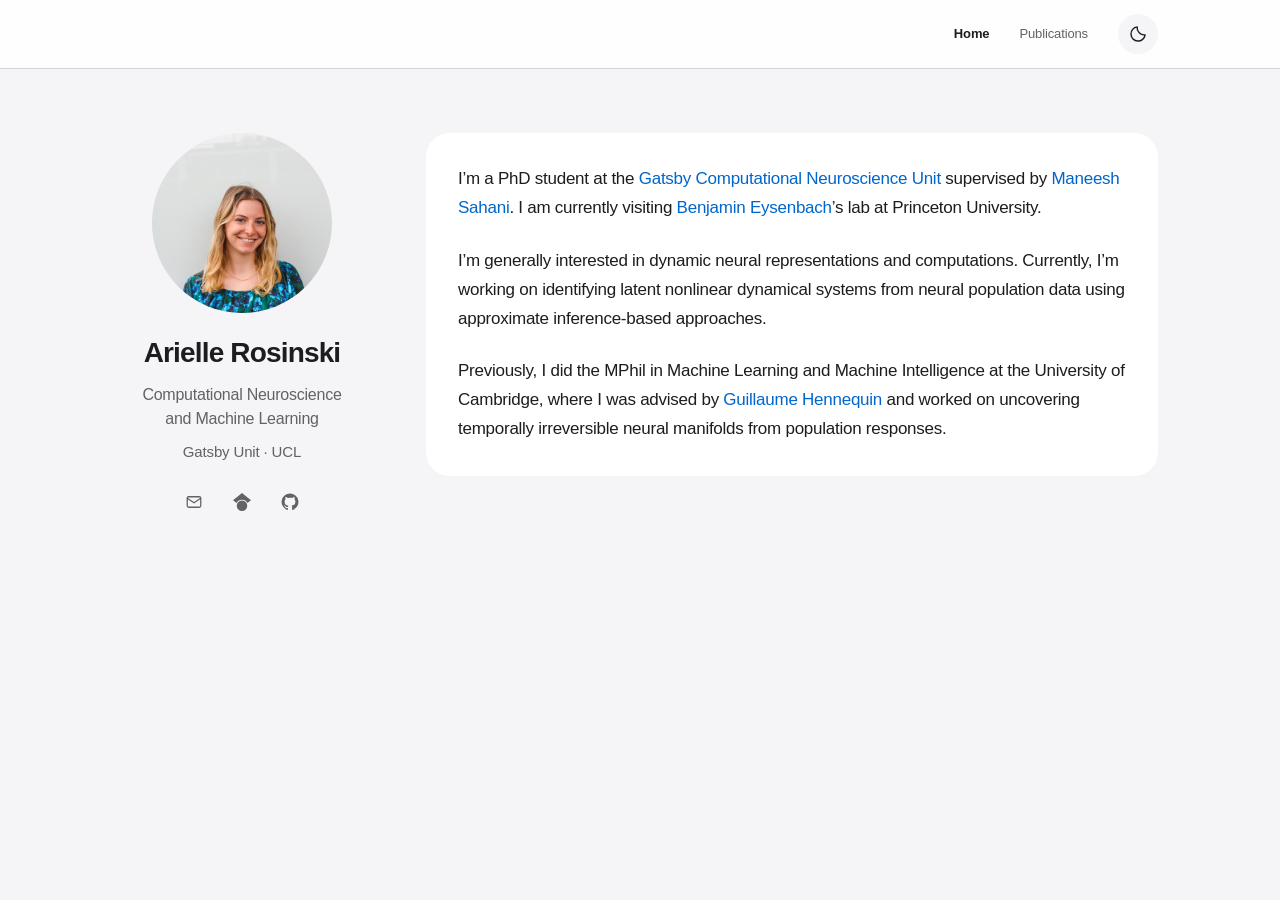
==== index.html @ 9d6f64f8 "v8" ====
<!doctype html>
<html lang="en">
<head>
  <meta charset="utf-8">
  <meta name="viewport" content="width=device-width, initial-scale=1">
  <title>Arielle Rosinski | Home</title>
  <meta name="description" content="Arielle Rosinski — PhD student in Computational Neuroscience and Machine Learning at the Gatsby Computational Neuroscience Unit, UCL. Research and publications.">
  <link rel="canonical" href="https://ariellerosinski.github.io/">
  <meta property="og:title" content="Arielle Rosinski | Home">
  <meta property="og:description" content="Computational Neuroscience and Machine Learning · Gatsby Unit, UCL">
  <meta property="og:type" content="website">
  <meta property="og:image" content="https://ariellerosinski.github.io/assets/img/arielle-rosinski.jpg">
  <link rel="icon" href="./assets/img/favicon.svg?v=neural-raster-1" type="image/svg+xml">
  <link rel="icon" href="./assets/img/neural-raster-32.png" type="image/png" sizes="32x32">
  <script src="./assets/js/theme.aa8e7f06c14e.js"></script>
  <link rel="stylesheet" href="./assets/css/style.22487ec3fb3a.css">
</head>
<body class="home-page">
  <a class="skip-link" href="#main-content">Skip to content</a>
  <header class="site-header">
      <nav class="navigation" aria-label="Main navigation">
          <a href="./?v=0ecb4e0dcdb6" aria-current="page">Home</a>
          <a href="./pubs/?v=0ecb4e0dcdb6">Publications</a>
          <button class="theme-toggle" type="button" aria-label="Switch to dark theme" title="Switch to dark theme" hidden>
            <svg class="moon-icon" viewBox="0 0 24 24" fill="none" stroke="currentColor" stroke-width="1.7" stroke-linecap="round" stroke-linejoin="round" aria-hidden="true" focusable="false"><path d="M20.5 13A8.5 8.5 0 0 1 11 3.5 8.5 8.5 0 1 0 20.5 13Z"/></svg>
            <svg class="sun-icon" viewBox="0 0 24 24" fill="none" stroke="currentColor" stroke-width="1.7" stroke-linecap="round" aria-hidden="true" focusable="false"><circle cx="12" cy="12" r="4"/><path d="M12 2v2m0 16v2M2 12h2m16 0h2M4.93 4.93l1.42 1.42m11.3 11.3 1.42 1.42M4.93 19.07l1.42-1.42m11.3-11.3 1.42-1.42"/></svg>
          </button>
        </nav>
  </header>
  <div class="layout">
    <header class="profile" aria-label="Profile">
      <div class="profile-inner">
        <a class="portrait-link" href="./?v=0ecb4e0dcdb6" aria-label="Arielle Rosinski — home">
          <img class="portrait" src="./assets/img/arielle-rosinski.jpg" alt="Arielle Rosinski" width="180" height="180">
        </a>
        <div class="profile-copy">
          <h1 class="profile-name"><a href="./?v=0ecb4e0dcdb6">Arielle Rosinski</a></h1>
          <p class="affiliation">Computational Neuroscience<br>and Machine Learning<span class="institution">Gatsby Unit · UCL</span></p>
          <div class="profile-links">
            <a href="mailto:arielle.rosinski.19@ucl.ac.uk" aria-label="Email Arielle Rosinski at arielle.rosinski.19@ucl.ac.uk" title="Email">
              <svg viewBox="0 0 24 24" fill="none" stroke="currentColor" stroke-width="1.7" stroke-linecap="round" stroke-linejoin="round" aria-hidden="true" focusable="false"><rect x="3" y="5" width="18" height="14" rx="2"/><path d="m3 7 9 6 9-6"/></svg>
            </a>
            <a class="scholar-link" href="https://scholar.google.com/citations?user=RhxSyCEAAAAJ&amp;hl=en" aria-label="Arielle Rosinski on Google Scholar" title="Google Scholar">
              <svg viewBox="0 0 24 24" fill="currentColor" aria-hidden="true" focusable="false"><path d="M12 24a7 7 0 1 1 0-14 7 7 0 0 1 0 14zM12 0 0 9.5l4.838 3.94A8 8 0 0 1 12 9a8 8 0 0 1 7.162 4.44L24 9.5 12 0z"/></svg>
            </a>
            <a href="https://github.com/ariellerosinski" aria-label="Arielle Rosinski on GitHub" title="GitHub">
              <svg viewBox="0 0 24 24" fill="currentColor" aria-hidden="true"><path d="M12 .75a11.25 11.25 0 0 0-3.56 21.92c.56.1.77-.24.77-.54v-2.1c-3.13.68-3.79-1.33-3.79-1.33-.51-1.3-1.25-1.65-1.25-1.65-1.02-.7.08-.69.08-.69 1.13.08 1.72 1.16 1.72 1.16 1 1.72 2.63 1.22 3.27.94.1-.73.39-1.22.72-1.5-2.5-.28-5.13-1.25-5.13-5.57 0-1.23.44-2.23 1.16-3.01-.12-.28-.5-1.43.11-2.98 0 0 .95-.3 3.1 1.15A10.8 10.8 0 0 1 12 6.17c.96 0 1.92.13 2.82.38 2.15-1.46 3.09-1.15 3.09-1.15.62 1.55.23 2.7.12 2.98.72.78 1.15 1.78 1.15 3.01 0 4.33-2.63 5.29-5.14 5.57.4.35.77 1.03.77 2.08v3.09c0 .3.2.65.78.54A11.25 11.25 0 0 0 12 .75Z"/></svg>
            </a>
          </div>
        </div>
      </div>
    </header>
    <div class="content">
      <main id="main-content" class="biography">
        <p>I’m a PhD student at the <a href="https://www.ucl.ac.uk/life-sciences/gatsby">Gatsby Computational Neuroscience Unit</a> supervised by <a href="https://www.gatsby.ucl.ac.uk/~maneesh/">Maneesh Sahani</a>. I am currently visiting <a href="https://ben-eysenbach.github.io/">Benjamin Eysenbach</a>’s lab at Princeton University.</p>
        <p>I’m generally interested in dynamic neural representations and computations. Currently, I’m working on identifying latent nonlinear dynamical systems from neural population data using approximate inference-based approaches.</p>
        <p>Previously, I did the MPhil in Machine Learning and Machine Intelligence at the University of Cambridge, where I was advised by <a href="https://cbl.eng.cam.ac.uk/people/gjeh2/">Guillaume Hennequin</a> and worked on uncovering temporally irreversible neural manifolds from population responses.</p>
      </main>
    </div>
  </div>
</body>
</html>
---- assets/css/style.22487ec3fb3a.css ----
:root {
  color-scheme: light;
  --font-text: "SF Pro Text", "SF Pro", -apple-system, BlinkMacSystemFont, "Helvetica Neue", "Segoe UI", Arial, sans-serif;
  --font-display: "SF Pro Display", "SF Pro", -apple-system, BlinkMacSystemFont, "Helvetica Neue", "Segoe UI", Arial, sans-serif;
  --background: #f5f5f7;
  --surface: #fff;
  --nav-background: rgba(255, 255, 255, .88);
  --control-hover: #e8e8ed;
  --ink: #1d1d1f;
  --heading: #1d1d1f;
  --link: #0066cc;
  --link-hover: #004f9e;
  --muted: #626267;
  --line: #d2d2d7;
}

:root[data-theme="dark"] {
  color-scheme: dark;
  --background: #000;
  --surface: #151516;
  --nav-background: rgba(21, 21, 22, .88);
  --control-hover: #2c2c2e;
  --ink: #f5f5f7;
  --heading: #f5f5f7;
  --link: #66b3ff;
  --link-hover: #a6d3ff;
  --muted: #a1a1a6;
  --line: #38383b;
}

* { box-sizing: border-box; }
html { scroll-behavior: smooth; scroll-padding-top: 90px; }
body {
  margin: 0;
  background: var(--background);
  color: var(--ink);
  font-family: var(--font-text);
  font-size: 17px;
  font-weight: 400;
  line-height: 1.5;
  letter-spacing: -.015em;
  font-optical-sizing: auto;
  -webkit-font-smoothing: antialiased;
}
a { color: var(--link); text-decoration: none; text-underline-offset: 4px; }
a:hover { color: var(--link-hover); text-decoration: underline; }
a:focus-visible, button:focus-visible { outline: 3px solid var(--link); outline-offset: 5px; border-radius: 4px; }
.skip-link { position: fixed; top: -80px; left: 16px; padding: 8px 16px; background: var(--surface); z-index: 20; }
.skip-link:focus { top: 12px; }
.site-header { position: sticky; top: 0; z-index: 10; background: var(--nav-background); border-bottom: 1px solid var(--line); -webkit-backdrop-filter: saturate(180%) blur(20px); backdrop-filter: saturate(180%) blur(20px); }
.navigation { display: flex; align-items: center; justify-content: flex-end; gap: 30px; max-width: 1100px; min-height: 68px; margin: 0 auto; padding: 10px 32px; }
.navigation a { color: var(--muted); font-size: 13px; letter-spacing: -.01em; }
.navigation a[aria-current="page"] { color: var(--heading); font-weight: 600; }
.navigation a:hover { color: var(--link); text-decoration: none; }
.theme-toggle { appearance: none; display: inline-flex; align-items: center; justify-content: center; width: 40px; height: 40px; flex-shrink: 0; padding: 10px; border: 0; border-radius: 50%; background: var(--background); color: var(--heading); cursor: pointer; }
.theme-toggle[hidden] { display: none; }
.theme-toggle:hover { background: var(--control-hover); }
.theme-toggle svg { display: block; width: 20px; height: 20px; flex-shrink: 0; }
.theme-toggle .sun-icon { display: none; }
:root[data-theme="dark"] .theme-toggle .moon-icon { display: none; }
:root[data-theme="dark"] .theme-toggle .sun-icon { display: block; }
.layout { display: grid; grid-template-columns: 240px minmax(0, 1fr); align-items: start; gap: 64px; width: 100%; max-width: 1100px; margin: 0 auto; padding: 64px 32px 96px; }
.profile { position: sticky; top: 108px; text-align: center; }
.profile-inner { display: flex; flex-direction: column; align-items: center; gap: 24px; }
.profile-copy { min-width: 0; }
.profile-name { margin: 0 0 14px; font-family: var(--font-display); font-size: 28px; line-height: 1.15; font-weight: 600; letter-spacing: -.03em; }
.profile-name a { color: var(--heading); }
.profile-name a:hover { text-decoration: none; }
.affiliation { margin: 0; color: var(--muted); font-family: var(--font-text); font-size: 16px; line-height: 1.5; letter-spacing: -.015em; }
.institution { display: block; margin-top: 10px; color: var(--muted); font-family: var(--font-text); font-size: 15px; letter-spacing: -.01em; }
.profile-links { display: flex; align-items: center; justify-content: center; gap: 4px; margin-top: 16px; }
.profile-links a { display: inline-flex; align-items: center; justify-content: center; width: 44px; height: 44px; border-radius: 50%; color: var(--muted); }
.profile-links a:hover { color: var(--link); }
.profile-links svg { width: 18px; height: 18px; }
.portrait-link { display: block; border-radius: 50%; }
.portrait { display: block; width: 180px; height: 180px; max-width: 100%; border-radius: 50%; object-fit: cover; }
.content { min-width: 0; width: 100%; }
main { min-width: 0; }
h1, h2, h3 { color: var(--heading); font-family: var(--font-display); }
.page-title { margin: 0 0 36px; font-size: 40px; font-weight: 600; line-height: 1.1; letter-spacing: -.035em; }
h2 { margin: 0 0 28px; font-size: 28px; font-weight: 600; line-height: 1.15; letter-spacing: -.025em; }
p { margin: 0 0 20px; }
.biography { padding: 32px; border-radius: 24px; background: var(--surface); line-height: 1.7; }
.biography p { margin-bottom: 24px; }
.biography p:last-child { margin-bottom: 0; }
.publication-section { margin-bottom: 28px; padding: 32px; border-radius: 24px; background: var(--surface); }
.publication-section h2 { margin-bottom: 34px; }
.publication-list { list-style: none; padding: 0; margin: 0; }
.publication { margin: 0; padding: 26px 0; border-top: 1px solid var(--line); }
.publication:first-child { padding-top: 0; border-top: 0; }
.publication:last-child { padding-bottom: 0; }
.publication h3 { margin: 0 0 10px; max-width: 850px; font-size: 21px; line-height: 1.3; font-weight: 500; letter-spacing: -.02em; }
.publication p { margin: 0; font-size: 15px; line-height: 1.6; letter-spacing: -.01em; }
.publication .venue { margin-top: 3px; color: var(--muted); font-style: normal; }
.publication strong { font-weight: 600; }
.publication-note { margin: 24px 4px 0; color: var(--muted); font-size: 13px; }

@media (max-width: 850px) {
  .layout { grid-template-columns: 200px minmax(0, 1fr); gap: 32px; padding: 48px 24px 72px; }
  .portrait { width: 150px; height: 150px; }
  .profile-name { font-size: 25px; }
}
@media (max-width: 620px) {
  .navigation { min-height: 60px; gap: 22px; padding: 10px 22px; }
  .layout { display: block; max-width: 600px; padding: 36px 20px 64px; }
  .profile { position: static; margin-bottom: 40px; }
  .profile-inner { gap: 20px; }
  .portrait { width: 120px; height: 120px; }
  .profile-name { font-size: 28px; }
  .page-title { margin-bottom: 28px; font-size: 32px; }
  .biography { padding: 28px 24px; border-radius: 20px; }
  h2 { font-size: 25px; }
  .publication-section { padding: 28px 24px; border-radius: 20px; }
  .publication h3 { font-size: 19px; }
  .publication p { font-size: 14px; }
}
@media (prefers-reduced-motion: reduce) { html { scroll-behavior: auto; } }
@media print {
  :root, :root[data-theme="dark"] { color-scheme: light; --background: #fff; --surface: #fff; --ink: #1d1d1f; --heading: #1d1d1f; --link: #0066cc; --muted: #626267; --line: #d2d2d7; }
  .site-header, .skip-link { display: none; }
  .layout { display: block; padding: 0; }
  .profile { position: static; margin-bottom: 24px; }
  .profile-inner { gap: 16px; }
  .profile-name { font-size: 28px; }
  .affiliation { font-size: 18px; }
  .portrait { width: 100px; height: 100px; }
  .content { padding: 24px 0; }
  .publication-section { padding: 0; }
  .publication { break-inside: avoid; }
}
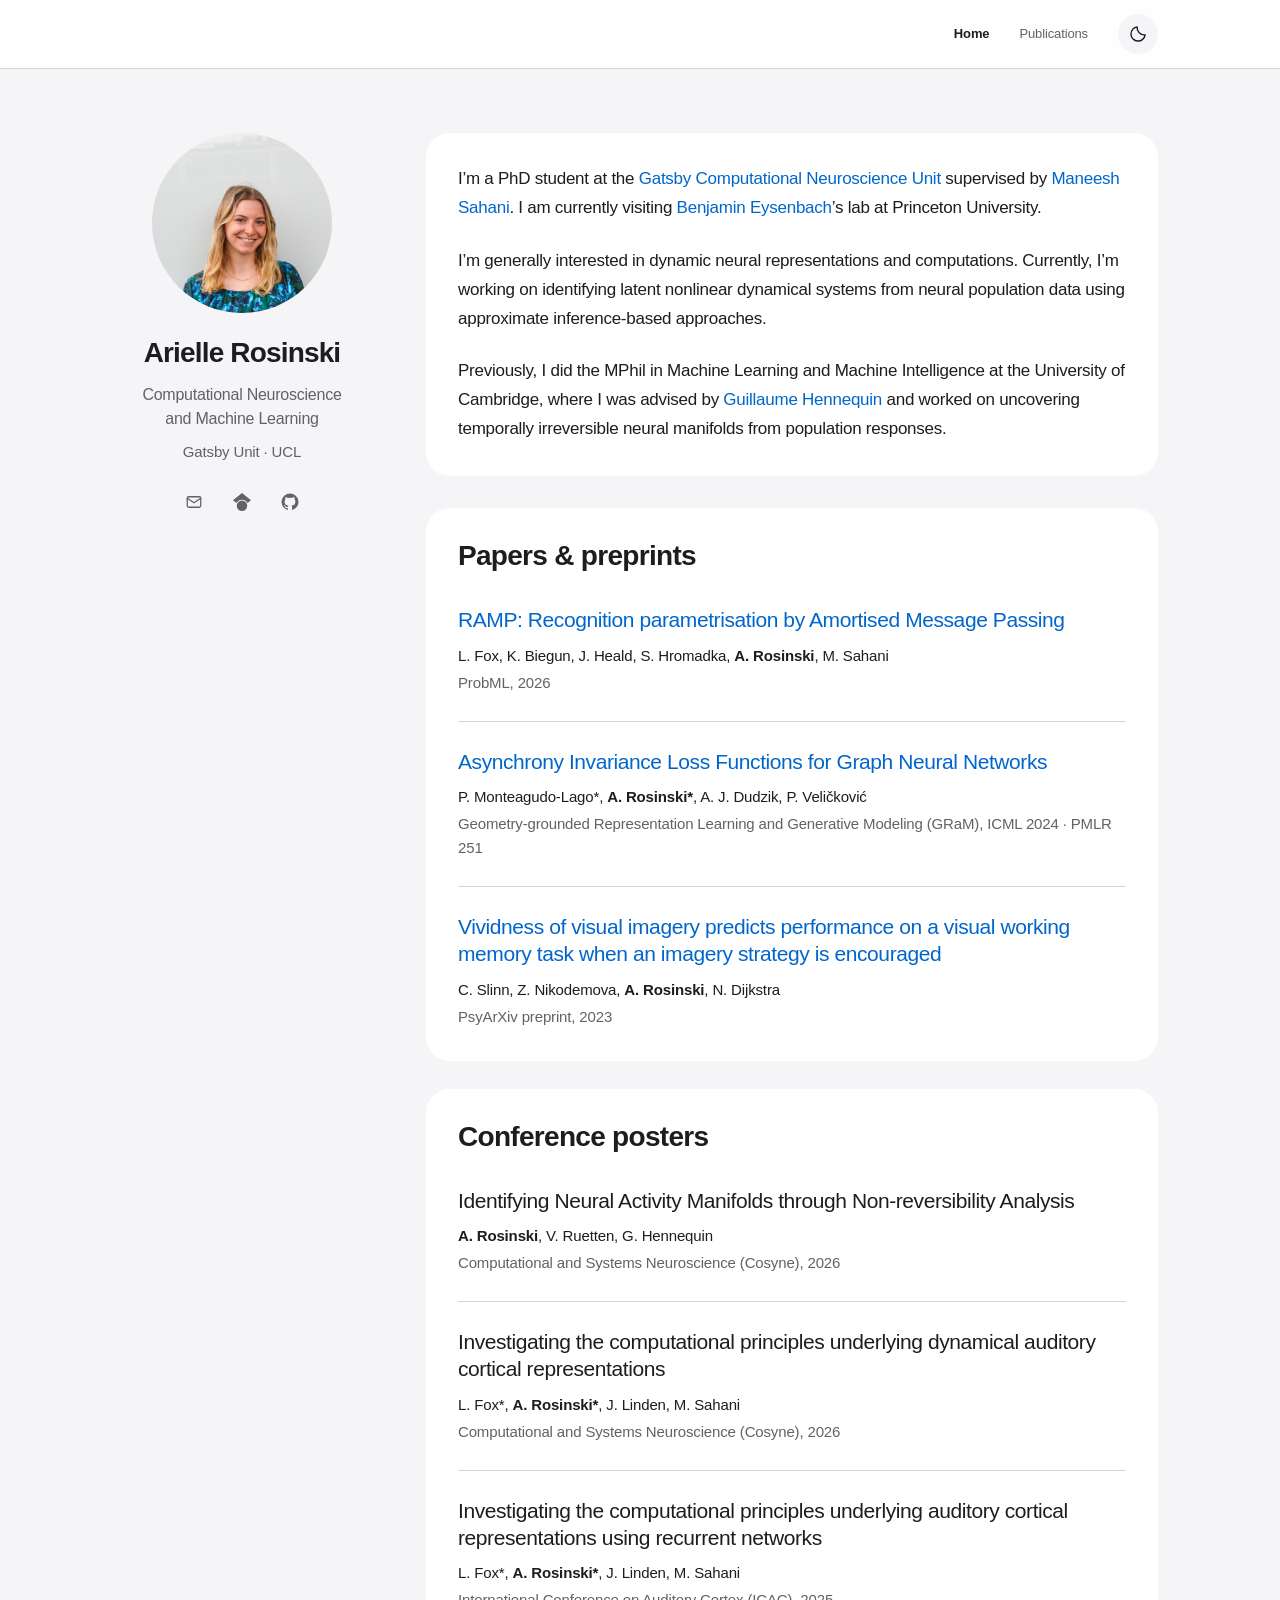
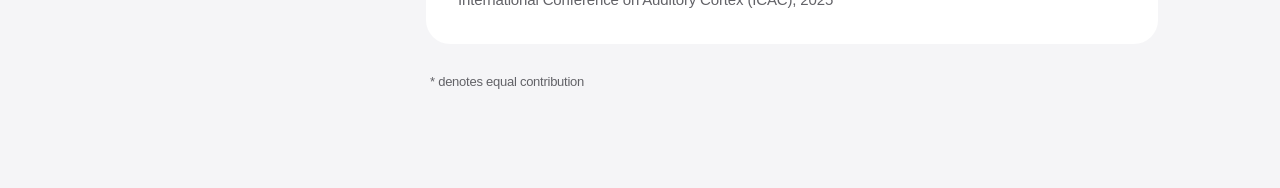
==== commit a8f7055f: "one page" ====
--- a/index.html
+++ b/index.html
@@ -3,24 +3,26 @@
 <head>
   <meta charset="utf-8">
   <meta name="viewport" content="width=device-width, initial-scale=1">
-  <title>Arielle Rosinski | Home</title>
+  <title>Arielle Rosinski</title>
   <meta name="description" content="Arielle Rosinski — PhD student in Computational Neuroscience and Machine Learning at the Gatsby Computational Neuroscience Unit, UCL. Research and publications.">
   <link rel="canonical" href="https://ariellerosinski.github.io/">
-  <meta property="og:title" content="Arielle Rosinski | Home">
+  <meta property="og:title" content="Arielle Rosinski">
   <meta property="og:description" content="Computational Neuroscience and Machine Learning · Gatsby Unit, UCL">
   <meta property="og:type" content="website">
   <meta property="og:image" content="https://ariellerosinski.github.io/assets/img/arielle-rosinski.jpg">
   <link rel="icon" href="./assets/img/favicon.svg?v=neural-raster-1" type="image/svg+xml">
   <link rel="icon" href="./assets/img/neural-raster-32.png" type="image/png" sizes="32x32">
-  <script src="./assets/js/theme.aa8e7f06c14e.js"></script>
-  <link rel="stylesheet" href="./assets/css/style.22487ec3fb3a.css">
+  <link rel="icon" href="./assets/img/neural-raster-64.png" type="image/png" sizes="64x64">
+  <link rel="icon" href="./assets/img/neural-raster-512.png" type="image/png" sizes="512x512">
+  <script src="./assets/js/theme.5fb4ff00ee53.js"></script>
+  <link rel="stylesheet" href="./assets/css/style.73c10dc1ecda.css">
 </head>
 <body class="home-page">
   <a class="skip-link" href="#main-content">Skip to content</a>
   <header class="site-header">
       <nav class="navigation" aria-label="Main navigation">
-          <a href="./?v=0ecb4e0dcdb6" aria-current="page">Home</a>
-          <a href="./pubs/?v=0ecb4e0dcdb6">Publications</a>
+          <a href="#home" aria-current="location">Home</a>
+          <a href="#publications">Publications</a>
           <button class="theme-toggle" type="button" aria-label="Switch to dark theme" title="Switch to dark theme" hidden>
             <svg class="moon-icon" viewBox="0 0 24 24" fill="none" stroke="currentColor" stroke-width="1.7" stroke-linecap="round" stroke-linejoin="round" aria-hidden="true" focusable="false"><path d="M20.5 13A8.5 8.5 0 0 1 11 3.5 8.5 8.5 0 1 0 20.5 13Z"/></svg>
             <svg class="sun-icon" viewBox="0 0 24 24" fill="none" stroke="currentColor" stroke-width="1.7" stroke-linecap="round" aria-hidden="true" focusable="false"><circle cx="12" cy="12" r="4"/><path d="M12 2v2m0 16v2M2 12h2m16 0h2M4.93 4.93l1.42 1.42m11.3 11.3 1.42 1.42M4.93 19.07l1.42-1.42m11.3-11.3 1.42-1.42"/></svg>
@@ -30,11 +32,11 @@
   <div class="layout">
     <header class="profile" aria-label="Profile">
       <div class="profile-inner">
-        <a class="portrait-link" href="./?v=0ecb4e0dcdb6" aria-label="Arielle Rosinski — home">
+        <a class="portrait-link" href="#home" aria-label="Arielle Rosinski — home">
           <img class="portrait" src="./assets/img/arielle-rosinski.jpg" alt="Arielle Rosinski" width="180" height="180">
         </a>
         <div class="profile-copy">
-          <h1 class="profile-name"><a href="./?v=0ecb4e0dcdb6">Arielle Rosinski</a></h1>
+          <h1 class="profile-name"><a href="#home">Arielle Rosinski</a></h1>
           <p class="affiliation">Computational Neuroscience<br>and Machine Learning<span class="institution">Gatsby Unit · UCL</span></p>
           <div class="profile-links">
             <a href="mailto:arielle.rosinski.19@ucl.ac.uk" aria-label="Email Arielle Rosinski at arielle.rosinski.19@ucl.ac.uk" title="Email">
@@ -51,10 +53,67 @@
       </div>
     </header>
     <div class="content">
-      <main id="main-content" class="biography">
-        <p>I’m a PhD student at the <a href="https://www.ucl.ac.uk/life-sciences/gatsby">Gatsby Computational Neuroscience Unit</a> supervised by <a href="https://www.gatsby.ucl.ac.uk/~maneesh/">Maneesh Sahani</a>. I am currently visiting <a href="https://ben-eysenbach.github.io/">Benjamin Eysenbach</a>’s lab at Princeton University.</p>
-        <p>I’m generally interested in dynamic neural representations and computations. Currently, I’m working on identifying latent nonlinear dynamical systems from neural population data using approximate inference-based approaches.</p>
-        <p>Previously, I did the MPhil in Machine Learning and Machine Intelligence at the University of Cambridge, where I was advised by <a href="https://cbl.eng.cam.ac.uk/people/gjeh2/">Guillaume Hennequin</a> and worked on uncovering temporally irreversible neural manifolds from population responses.</p>
+      <main id="main-content">
+        <section id="home" class="biography" aria-label="Home" tabindex="-1">
+          <p>I’m a PhD student at the <a href="https://www.ucl.ac.uk/life-sciences/gatsby">Gatsby Computational Neuroscience Unit</a> supervised by <a href="https://www.gatsby.ucl.ac.uk/~maneesh/">Maneesh Sahani</a>. I am currently visiting <a href="https://ben-eysenbach.github.io/">Benjamin Eysenbach</a>’s lab at Princeton University.</p>
+          <p>I’m generally interested in dynamic neural representations and computations. Currently, I’m working on identifying latent nonlinear dynamical systems from neural population data using approximate inference-based approaches.</p>
+          <p>Previously, I did the MPhil in Machine Learning and Machine Intelligence at the University of Cambridge, where I was advised by <a href="https://cbl.eng.cam.ac.uk/people/gjeh2/">Guillaume Hennequin</a> and worked on uncovering temporally irreversible neural manifolds from population responses.</p>
+        </section>
+        <section id="publications" aria-label="Publications" tabindex="-1">
+          <section class="publication-section" aria-labelledby="papers">
+            <h2 id="papers">Papers & preprints</h2>
+            <ol class="publication-list">
+              <li class="publication">
+                <article>
+                  <h3><a href="https://arxiv.org/abs/2607.18883">RAMP: Recognition parametrisation by Amortised Message Passing</a></h3>
+                  <p class="authors">L. Fox, K. Biegun, J. Heald, S. Hromadka, <strong>A. Rosinski</strong>, M. Sahani</p>
+                  <p class="venue">ProbML, 2026</p>
+                </article>
+              </li>
+              <li class="publication">
+                <article>
+                  <h3><a href="https://proceedings.mlr.press/v251/monteagudo-lago24a.html">Asynchrony Invariance Loss Functions for Graph Neural Networks</a></h3>
+                  <p class="authors">P. Monteagudo-Lago*, <strong>A. Rosinski*</strong>, A. J. Dudzik, P. Veličković</p>
+                  <p class="venue">Geometry-grounded Representation Learning and Generative Modeling (GRaM), ICML 2024 · PMLR 251</p>
+                </article>
+              </li>
+              <li class="publication">
+                <article>
+                  <h3><a href="https://doi.org/10.31234/osf.io/34wsv">Vividness of visual imagery predicts performance on a visual working memory task when an imagery strategy is encouraged</a></h3>
+                  <p class="authors">C. Slinn, Z. Nikodemova, <strong>A. Rosinski</strong>, N. Dijkstra</p>
+                  <p class="venue">PsyArXiv preprint, 2023</p>
+                </article>
+              </li>
+            </ol>
+          </section>
+          <section class="publication-section" aria-labelledby="posters">
+            <h2 id="posters">Conference posters</h2>
+            <ol class="publication-list">
+              <li class="publication">
+                <article>
+                  <h3>Identifying Neural Activity Manifolds through Non-reversibility Analysis</h3>
+                  <p class="authors"><strong>A. Rosinski</strong>, V. Ruetten, G. Hennequin</p>
+                  <p class="venue">Computational and Systems Neuroscience (Cosyne), 2026</p>
+                </article>
+              </li>
+              <li class="publication">
+                <article>
+                  <h3>Investigating the computational principles underlying dynamical auditory cortical representations</h3>
+                  <p class="authors">L. Fox*, <strong>A. Rosinski*</strong>, J. Linden, M. Sahani</p>
+                  <p class="venue">Computational and Systems Neuroscience (Cosyne), 2026</p>
+                </article>
+              </li>
+              <li class="publication">
+                <article>
+                  <h3>Investigating the computational principles underlying auditory cortical representations using recurrent networks</h3>
+                  <p class="authors">L. Fox*, <strong>A. Rosinski*</strong>, J. Linden, M. Sahani</p>
+                  <p class="venue">International Conference on Auditory Cortex (ICAC), 2025</p>
+                </article>
+              </li>
+            </ol>
+          </section>
+          <p class="publication-note">* denotes equal contribution</p>
+        </section>
       </main>
     </div>
   </div>
--- a/assets/css/style.73c10dc1ecda.css
+++ b/assets/css/style.73c10dc1ecda.css
@@ -0,0 +1,130 @@
+:root {
+  color-scheme: light;
+  --font-text: "SF Pro Text", "SF Pro", -apple-system, BlinkMacSystemFont, "Helvetica Neue", "Segoe UI", Arial, sans-serif;
+  --font-display: "SF Pro Display", "SF Pro", -apple-system, BlinkMacSystemFont, "Helvetica Neue", "Segoe UI", Arial, sans-serif;
+  --background: #f5f5f7;
+  --surface: #fff;
+  --nav-background: rgba(255, 255, 255, .88);
+  --control-hover: #e8e8ed;
+  --ink: #1d1d1f;
+  --heading: #1d1d1f;
+  --link: #0066cc;
+  --link-hover: #004f9e;
+  --muted: #626267;
+  --line: #d2d2d7;
+}
+
+:root[data-theme="dark"] {
+  color-scheme: dark;
+  --background: #000;
+  --surface: #151516;
+  --nav-background: rgba(21, 21, 22, .88);
+  --control-hover: #2c2c2e;
+  --ink: #f5f5f7;
+  --heading: #f5f5f7;
+  --link: #66b3ff;
+  --link-hover: #a6d3ff;
+  --muted: #a1a1a6;
+  --line: #38383b;
+}
+
+* { box-sizing: border-box; }
+html { scroll-behavior: smooth; scroll-padding-top: 90px; }
+body {
+  margin: 0;
+  background: var(--background);
+  color: var(--ink);
+  font-family: var(--font-text);
+  font-size: 17px;
+  font-weight: 400;
+  line-height: 1.5;
+  letter-spacing: -.015em;
+  font-optical-sizing: auto;
+  -webkit-font-smoothing: antialiased;
+}
+a { color: var(--link); text-decoration: none; text-underline-offset: 4px; }
+a:hover { color: var(--link-hover); text-decoration: underline; }
+a:focus-visible, button:focus-visible { outline: 3px solid var(--link); outline-offset: 5px; border-radius: 4px; }
+.skip-link { position: fixed; top: -80px; left: 16px; padding: 8px 16px; background: var(--surface); z-index: 20; }
+.skip-link:focus { top: 12px; }
+.site-header { position: sticky; top: 0; z-index: 10; background: var(--nav-background); border-bottom: 1px solid var(--line); -webkit-backdrop-filter: saturate(180%) blur(20px); backdrop-filter: saturate(180%) blur(20px); }
+.navigation { display: flex; align-items: center; justify-content: flex-end; gap: 30px; max-width: 1100px; min-height: 68px; margin: 0 auto; padding: 10px 32px; }
+.navigation a { color: var(--muted); font-size: 13px; letter-spacing: -.01em; }
+.navigation a[aria-current="location"] { color: var(--heading); font-weight: 600; }
+.navigation a:hover { color: var(--link); text-decoration: none; }
+.theme-toggle { appearance: none; display: inline-flex; align-items: center; justify-content: center; width: 40px; height: 40px; flex-shrink: 0; padding: 10px; border: 0; border-radius: 50%; background: var(--background); color: var(--heading); cursor: pointer; }
+.theme-toggle[hidden] { display: none; }
+.theme-toggle:hover { background: var(--control-hover); }
+.theme-toggle svg { display: block; width: 20px; height: 20px; flex-shrink: 0; }
+.theme-toggle .sun-icon { display: none; }
+:root[data-theme="dark"] .theme-toggle .moon-icon { display: none; }
+:root[data-theme="dark"] .theme-toggle .sun-icon { display: block; }
+.layout { display: grid; grid-template-columns: 240px minmax(0, 1fr); align-items: start; gap: 64px; width: 100%; max-width: 1100px; margin: 0 auto; padding: 64px 32px 96px; }
+.profile { position: sticky; top: 108px; text-align: center; }
+.profile-inner { display: flex; flex-direction: column; align-items: center; gap: 24px; }
+.profile-copy { min-width: 0; }
+.profile-name { margin: 0 0 14px; font-family: var(--font-display); font-size: 28px; line-height: 1.15; font-weight: 600; letter-spacing: -.03em; }
+.profile-name a { color: var(--heading); }
+.profile-name a:hover { text-decoration: none; }
+.affiliation { margin: 0; color: var(--muted); font-family: var(--font-text); font-size: 16px; line-height: 1.5; letter-spacing: -.015em; }
+.institution { display: block; margin-top: 10px; color: var(--muted); font-family: var(--font-text); font-size: 15px; letter-spacing: -.01em; }
+.profile-links { display: flex; align-items: center; justify-content: center; gap: 4px; margin-top: 16px; }
+.profile-links a { display: inline-flex; align-items: center; justify-content: center; width: 44px; height: 44px; border-radius: 50%; color: var(--muted); }
+.profile-links a:hover { color: var(--link); }
+.profile-links svg { width: 18px; height: 18px; }
+.portrait-link { display: block; border-radius: 50%; }
+.portrait { display: block; width: 180px; height: 180px; max-width: 100%; border-radius: 50%; object-fit: cover; }
+.content { min-width: 0; width: 100%; }
+main { min-width: 0; }
+h1, h2, h3 { color: var(--heading); font-family: var(--font-display); }
+.page-title { margin: 0 0 36px; font-size: 40px; font-weight: 600; line-height: 1.1; letter-spacing: -.035em; }
+h2 { margin: 0 0 28px; font-size: 28px; font-weight: 600; line-height: 1.15; letter-spacing: -.025em; }
+p { margin: 0 0 20px; }
+.biography { margin-bottom: 32px; padding: 32px; border-radius: 24px; background: var(--surface); line-height: 1.7; }
+.biography p { margin-bottom: 24px; }
+.biography p:last-child { margin-bottom: 0; }
+.publication-section { margin-bottom: 28px; padding: 32px; border-radius: 24px; background: var(--surface); }
+.publication-section h2 { margin-bottom: 34px; }
+.publication-list { list-style: none; padding: 0; margin: 0; }
+.publication { margin: 0; padding: 26px 0; border-top: 1px solid var(--line); }
+.publication:first-child { padding-top: 0; border-top: 0; }
+.publication:last-child { padding-bottom: 0; }
+.publication h3 { margin: 0 0 10px; max-width: 850px; font-size: 21px; line-height: 1.3; font-weight: 500; letter-spacing: -.02em; }
+.publication p { margin: 0; font-size: 15px; line-height: 1.6; letter-spacing: -.01em; }
+.publication .venue { margin-top: 3px; color: var(--muted); font-style: normal; }
+.publication strong { font-weight: 600; }
+.publication-note { margin: 24px 4px 0; color: var(--muted); font-size: 13px; }
+
+@media (max-width: 850px) {
+  .layout { grid-template-columns: 200px minmax(0, 1fr); gap: 32px; padding: 48px 24px 72px; }
+  .portrait { width: 150px; height: 150px; }
+  .profile-name { font-size: 25px; }
+}
+@media (max-width: 620px) {
+  .navigation { min-height: 60px; gap: 22px; padding: 10px 22px; }
+  .layout { display: block; max-width: 600px; padding: 36px 20px 64px; }
+  .profile { position: static; margin-bottom: 40px; }
+  .profile-inner { gap: 20px; }
+  .portrait { width: 120px; height: 120px; }
+  .profile-name { font-size: 28px; }
+  .page-title { margin-bottom: 28px; font-size: 32px; }
+  .biography { padding: 28px 24px; border-radius: 20px; }
+  h2 { font-size: 25px; }
+  .publication-section { padding: 28px 24px; border-radius: 20px; }
+  .publication h3 { font-size: 19px; }
+  .publication p { font-size: 14px; }
+}
+@media (prefers-reduced-motion: reduce) { html { scroll-behavior: auto; } }
+@media print {
+  :root, :root[data-theme="dark"] { color-scheme: light; --background: #fff; --surface: #fff; --ink: #1d1d1f; --heading: #1d1d1f; --link: #0066cc; --muted: #626267; --line: #d2d2d7; }
+  .site-header, .skip-link { display: none; }
+  .layout { display: block; padding: 0; }
+  .profile { position: static; margin-bottom: 24px; }
+  .profile-inner { gap: 16px; }
+  .profile-name { font-size: 28px; }
+  .affiliation { font-size: 18px; }
+  .portrait { width: 100px; height: 100px; }
+  .content { padding: 24px 0; }
+  .publication-section { padding: 0; }
+  .publication { break-inside: avoid; }
+}
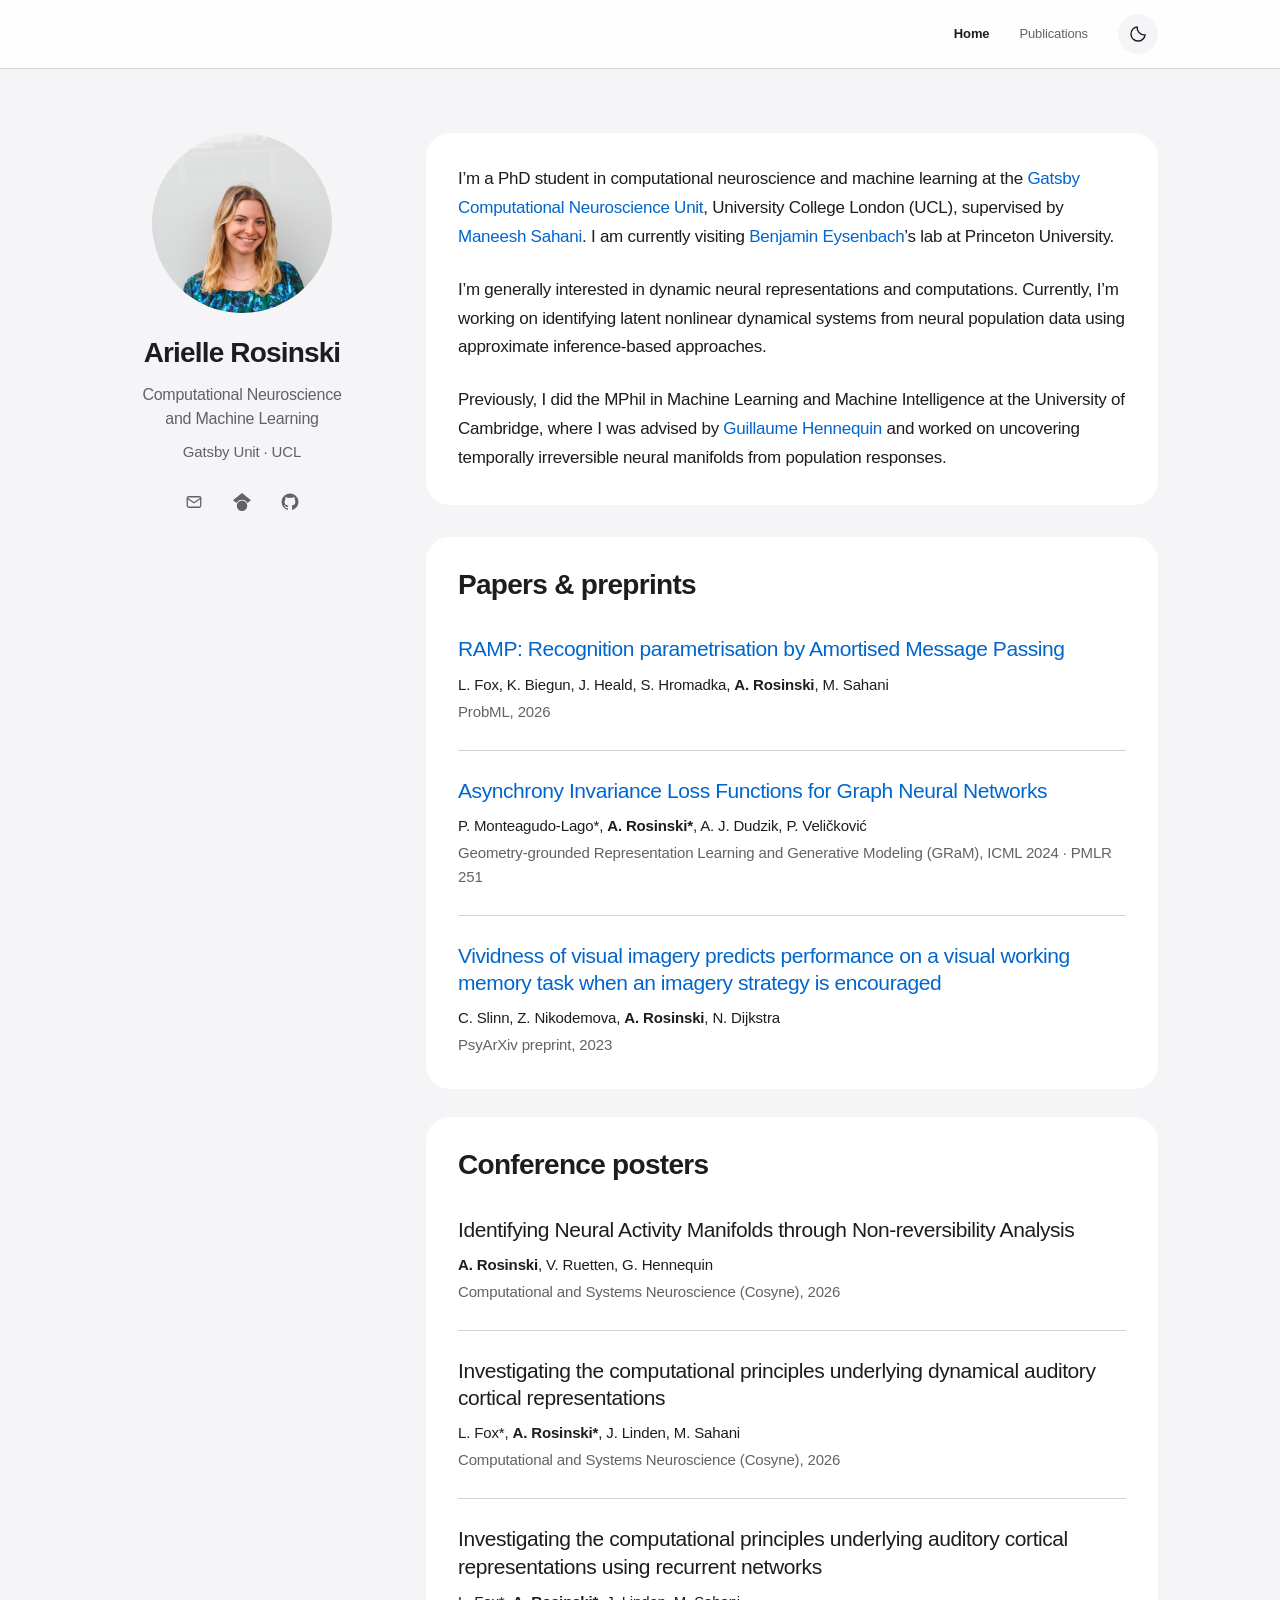
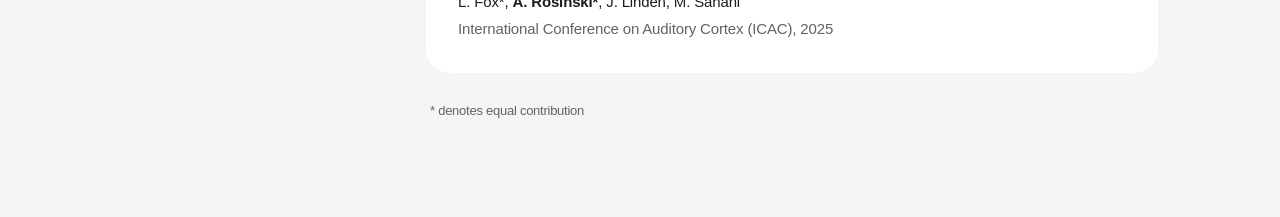
==== commit 85034faa: "tag" ====
--- a/index.html
+++ b/index.html
@@ -3,13 +3,52 @@
 <head>
   <meta charset="utf-8">
   <meta name="viewport" content="width=device-width, initial-scale=1">
-  <title>Arielle Rosinski</title>
-  <meta name="description" content="Arielle Rosinski — PhD student in Computational Neuroscience and Machine Learning at the Gatsby Computational Neuroscience Unit, UCL. Research and publications.">
+  <title>Arielle Rosinski | Computational Neuroscience &amp; Machine Learning</title>
+  <meta name="description" content="Arielle Rosinski, PhD student at UCL’s Gatsby Unit. Research in computational neuroscience, machine learning, neural population dynamics and approximate inference.">
   <link rel="canonical" href="https://ariellerosinski.github.io/">
   <meta property="og:title" content="Arielle Rosinski">
-  <meta property="og:description" content="Computational Neuroscience and Machine Learning · Gatsby Unit, UCL">
+  <meta property="og:description" content="Arielle Rosinski, PhD student at UCL’s Gatsby Unit. Research in computational neuroscience, machine learning, neural population dynamics and approximate inference.">
   <meta property="og:type" content="website">
+  <meta property="og:url" content="https://ariellerosinski.github.io/">
   <meta property="og:image" content="https://ariellerosinski.github.io/assets/img/arielle-rosinski.jpg">
+  <script type="application/ld+json">
+  {
+    "@context": "https://schema.org",
+    "@type": "ProfilePage",
+    "url": "https://ariellerosinski.github.io/",
+    "name": "Arielle Rosinski | Computational Neuroscience & Machine Learning",
+    "mainEntity": {
+      "@type": "Person",
+      "@id": "https://ariellerosinski.github.io/#person",
+      "name": "Arielle Rosinski",
+      "url": "https://ariellerosinski.github.io/",
+      "image": "https://ariellerosinski.github.io/assets/img/arielle-rosinski.jpg",
+      "description": "PhD student in computational neuroscience and machine learning at the Gatsby Computational Neuroscience Unit, University College London (UCL), researching dynamic neural representations and nonlinear dynamical systems using approximate inference.",
+      "affiliation": {
+        "@type": "Organization",
+        "name": "Gatsby Computational Neuroscience Unit",
+        "url": "https://www.ucl.ac.uk/life-sciences/gatsby",
+        "parentOrganization": {
+          "@type": "CollegeOrUniversity",
+          "name": "University College London",
+          "alternateName": "UCL"
+        }
+      },
+      "knowsAbout": [
+        "Computational neuroscience",
+        "Machine learning",
+        "Dynamic neural representations",
+        "Neural population data",
+        "Latent nonlinear dynamical systems",
+        "Approximate inference"
+      ],
+      "sameAs": [
+        "https://scholar.google.com/citations?user=RhxSyCEAAAAJ&hl=en",
+        "https://github.com/ariellerosinski"
+      ]
+    }
+  }
+  </script>
   <link rel="icon" href="./assets/img/favicon.svg?v=neural-raster-1" type="image/svg+xml">
   <link rel="icon" href="./assets/img/neural-raster-32.png" type="image/png" sizes="32x32">
   <link rel="icon" href="./assets/img/neural-raster-64.png" type="image/png" sizes="64x64">
@@ -42,10 +81,10 @@
             <a href="mailto:arielle.rosinski.19@ucl.ac.uk" aria-label="Email Arielle Rosinski at arielle.rosinski.19@ucl.ac.uk" title="Email">
               <svg viewBox="0 0 24 24" fill="none" stroke="currentColor" stroke-width="1.7" stroke-linecap="round" stroke-linejoin="round" aria-hidden="true" focusable="false"><rect x="3" y="5" width="18" height="14" rx="2"/><path d="m3 7 9 6 9-6"/></svg>
             </a>
-            <a class="scholar-link" href="https://scholar.google.com/citations?user=RhxSyCEAAAAJ&amp;hl=en" aria-label="Arielle Rosinski on Google Scholar" title="Google Scholar">
+            <a class="scholar-link" href="https://scholar.google.com/citations?user=RhxSyCEAAAAJ&amp;hl=en" aria-label="Arielle Rosinski on Google Scholar" title="Google Scholar" target="_blank" rel="noopener noreferrer">
               <svg viewBox="0 0 24 24" fill="currentColor" aria-hidden="true" focusable="false"><path d="M12 24a7 7 0 1 1 0-14 7 7 0 0 1 0 14zM12 0 0 9.5l4.838 3.94A8 8 0 0 1 12 9a8 8 0 0 1 7.162 4.44L24 9.5 12 0z"/></svg>
             </a>
-            <a href="https://github.com/ariellerosinski" aria-label="Arielle Rosinski on GitHub" title="GitHub">
+            <a href="https://github.com/ariellerosinski" aria-label="Arielle Rosinski on GitHub" title="GitHub" target="_blank" rel="noopener noreferrer">
               <svg viewBox="0 0 24 24" fill="currentColor" aria-hidden="true"><path d="M12 .75a11.25 11.25 0 0 0-3.56 21.92c.56.1.77-.24.77-.54v-2.1c-3.13.68-3.79-1.33-3.79-1.33-.51-1.3-1.25-1.65-1.25-1.65-1.02-.7.08-.69.08-.69 1.13.08 1.72 1.16 1.72 1.16 1 1.72 2.63 1.22 3.27.94.1-.73.39-1.22.72-1.5-2.5-.28-5.13-1.25-5.13-5.57 0-1.23.44-2.23 1.16-3.01-.12-.28-.5-1.43.11-2.98 0 0 .95-.3 3.1 1.15A10.8 10.8 0 0 1 12 6.17c.96 0 1.92.13 2.82.38 2.15-1.46 3.09-1.15 3.09-1.15.62 1.55.23 2.7.12 2.98.72.78 1.15 1.78 1.15 3.01 0 4.33-2.63 5.29-5.14 5.57.4.35.77 1.03.77 2.08v3.09c0 .3.2.65.78.54A11.25 11.25 0 0 0 12 .75Z"/></svg>
             </a>
           </div>
@@ -55,9 +94,9 @@
     <div class="content">
       <main id="main-content">
         <section id="home" class="biography" aria-label="Home" tabindex="-1">
-          <p>I’m a PhD student at the <a href="https://www.ucl.ac.uk/life-sciences/gatsby">Gatsby Computational Neuroscience Unit</a> supervised by <a href="https://www.gatsby.ucl.ac.uk/~maneesh/">Maneesh Sahani</a>. I am currently visiting <a href="https://ben-eysenbach.github.io/">Benjamin Eysenbach</a>’s lab at Princeton University.</p>
+          <p>I’m a PhD student in computational neuroscience and machine learning at the <a href="https://www.ucl.ac.uk/life-sciences/gatsby" target="_blank" rel="noopener noreferrer">Gatsby Computational Neuroscience Unit</a>, University College London (UCL), supervised by <a href="https://www.gatsby.ucl.ac.uk/~maneesh/" target="_blank" rel="noopener noreferrer">Maneesh Sahani</a>. I am currently visiting <a href="https://ben-eysenbach.github.io/" target="_blank" rel="noopener noreferrer">Benjamin Eysenbach</a>’s lab at Princeton University.</p>
           <p>I’m generally interested in dynamic neural representations and computations. Currently, I’m working on identifying latent nonlinear dynamical systems from neural population data using approximate inference-based approaches.</p>
-          <p>Previously, I did the MPhil in Machine Learning and Machine Intelligence at the University of Cambridge, where I was advised by <a href="https://cbl.eng.cam.ac.uk/people/gjeh2/">Guillaume Hennequin</a> and worked on uncovering temporally irreversible neural manifolds from population responses.</p>
+          <p>Previously, I did the MPhil in Machine Learning and Machine Intelligence at the University of Cambridge, where I was advised by <a href="https://cbl.eng.cam.ac.uk/people/gjeh2/" target="_blank" rel="noopener noreferrer">Guillaume Hennequin</a> and worked on uncovering temporally irreversible neural manifolds from population responses.</p>
         </section>
         <section id="publications" aria-label="Publications" tabindex="-1">
           <section class="publication-section" aria-labelledby="papers">
@@ -65,21 +104,21 @@
             <ol class="publication-list">
               <li class="publication">
                 <article>
-                  <h3><a href="https://arxiv.org/abs/2607.18883">RAMP: Recognition parametrisation by Amortised Message Passing</a></h3>
+                  <h3><a href="https://arxiv.org/abs/2607.18883" target="_blank" rel="noopener noreferrer">RAMP: Recognition parametrisation by Amortised Message Passing</a></h3>
                   <p class="authors">L. Fox, K. Biegun, J. Heald, S. Hromadka, <strong>A. Rosinski</strong>, M. Sahani</p>
                   <p class="venue">ProbML, 2026</p>
                 </article>
               </li>
               <li class="publication">
                 <article>
-                  <h3><a href="https://proceedings.mlr.press/v251/monteagudo-lago24a.html">Asynchrony Invariance Loss Functions for Graph Neural Networks</a></h3>
+                  <h3><a href="https://proceedings.mlr.press/v251/monteagudo-lago24a.html" target="_blank" rel="noopener noreferrer">Asynchrony Invariance Loss Functions for Graph Neural Networks</a></h3>
                   <p class="authors">P. Monteagudo-Lago*, <strong>A. Rosinski*</strong>, A. J. Dudzik, P. Veličković</p>
                   <p class="venue">Geometry-grounded Representation Learning and Generative Modeling (GRaM), ICML 2024 · PMLR 251</p>
                 </article>
               </li>
               <li class="publication">
                 <article>
-                  <h3><a href="https://doi.org/10.31234/osf.io/34wsv">Vividness of visual imagery predicts performance on a visual working memory task when an imagery strategy is encouraged</a></h3>
+                  <h3><a href="https://doi.org/10.31234/osf.io/34wsv" target="_blank" rel="noopener noreferrer">Vividness of visual imagery predicts performance on a visual working memory task when an imagery strategy is encouraged</a></h3>
                   <p class="authors">C. Slinn, Z. Nikodemova, <strong>A. Rosinski</strong>, N. Dijkstra</p>
                   <p class="venue">PsyArXiv preprint, 2023</p>
                 </article>
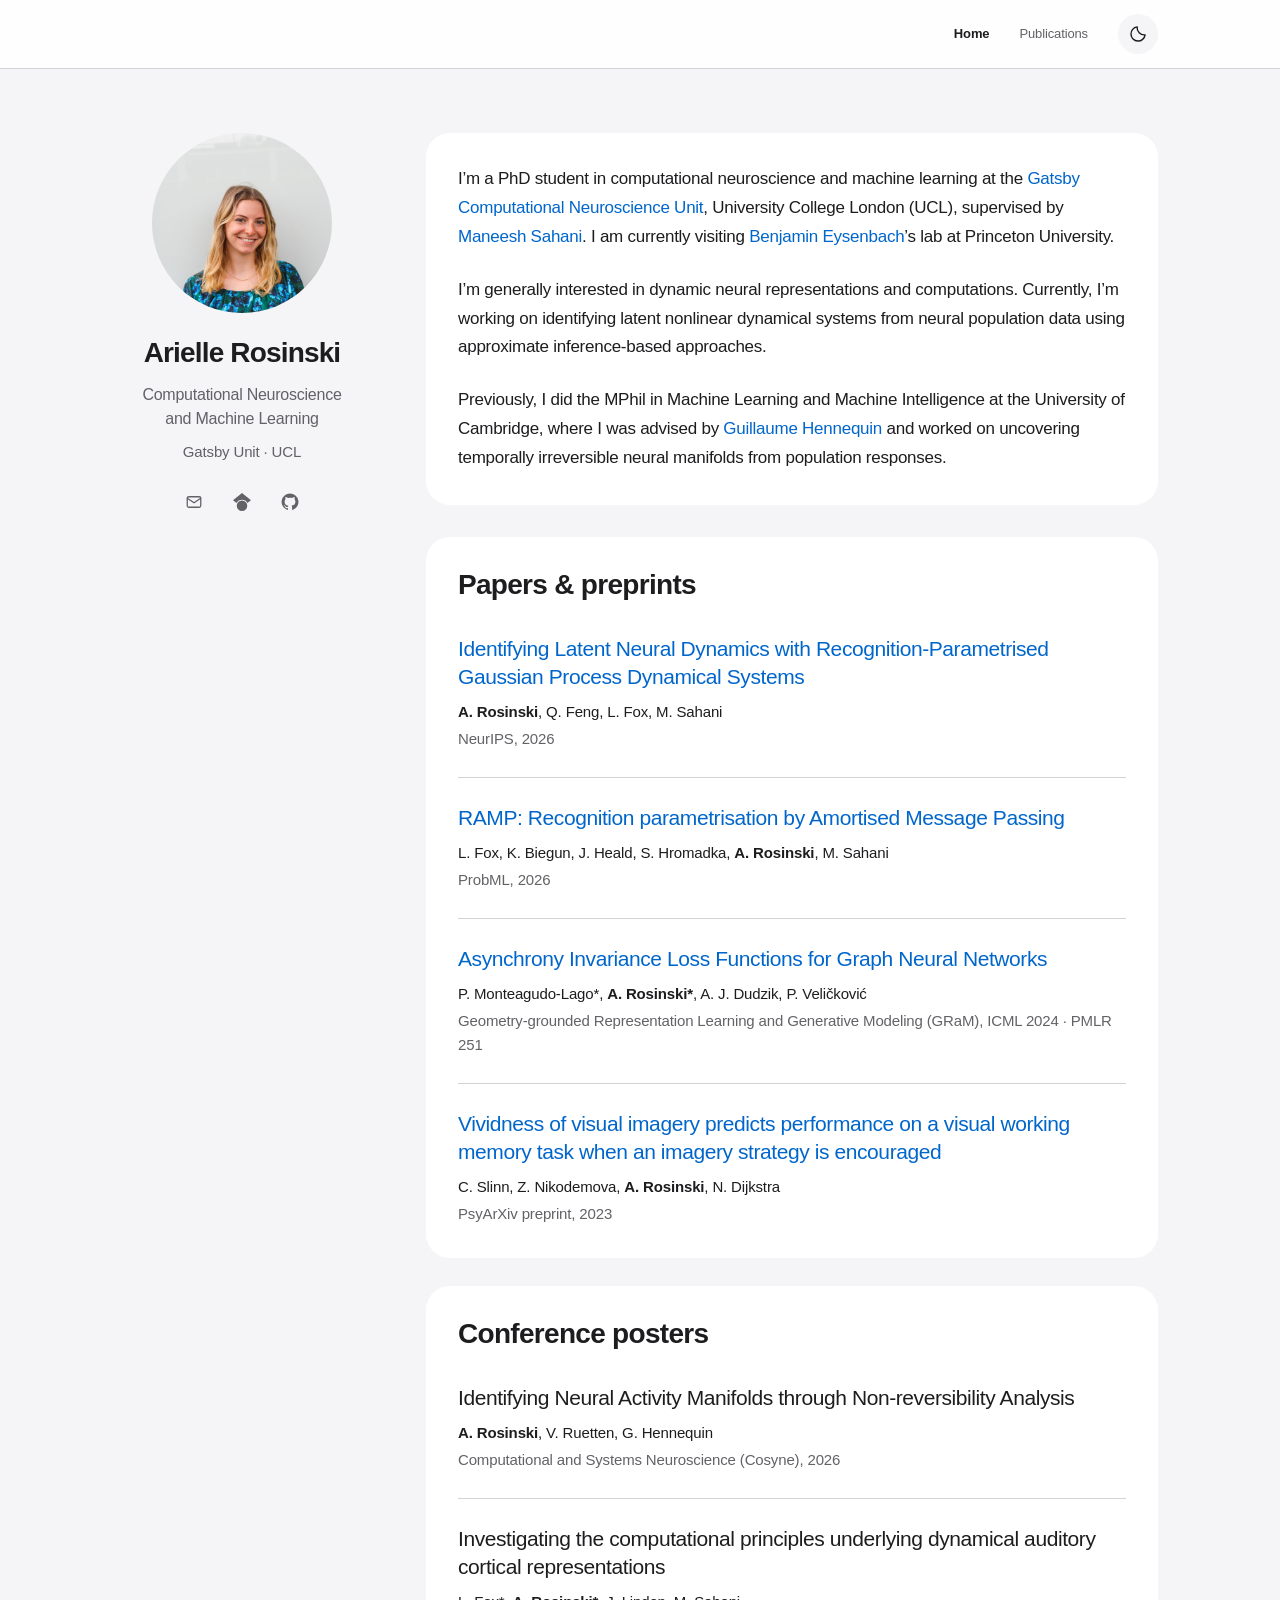
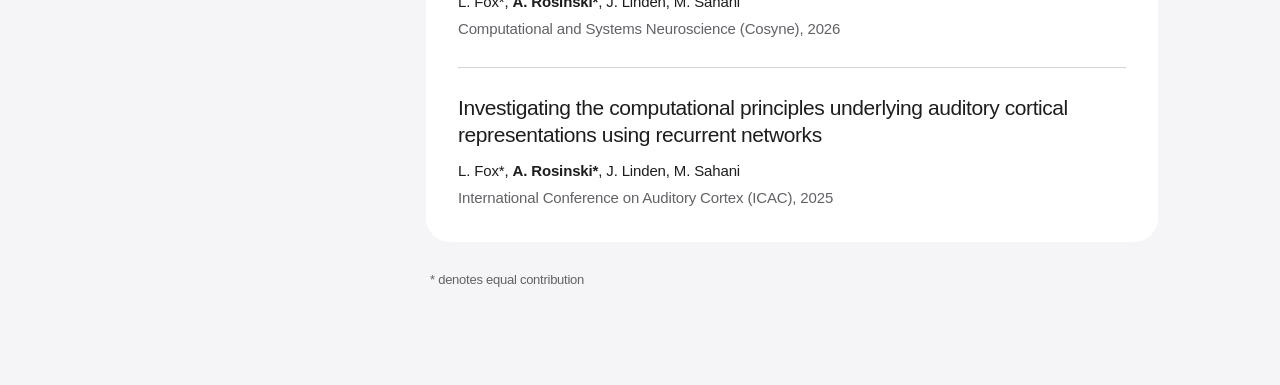
==== commit 081004a7: "Add NeurIPS 2026 latent neural dynamics paper" ====
--- a/index.html
+++ b/index.html
@@ -104,6 +104,13 @@
             <ol class="publication-list">
               <li class="publication">
                 <article>
+                  <h3><a href="https://arxiv.org/abs/2611.17487" target="_blank" rel="noopener noreferrer">Identifying Latent Neural Dynamics with Recognition-Parametrised Gaussian Process Dynamical Systems</a></h3>
+                  <p class="authors"><strong>A. Rosinski</strong>, Q. Feng, L. Fox, M. Sahani</p>
+                  <p class="venue">NeurIPS, 2026</p>
+                </article>
+              </li>
+              <li class="publication">
+                <article>
                   <h3><a href="https://arxiv.org/abs/2607.18883" target="_blank" rel="noopener noreferrer">RAMP: Recognition parametrisation by Amortised Message Passing</a></h3>
                   <p class="authors">L. Fox, K. Biegun, J. Heald, S. Hromadka, <strong>A. Rosinski</strong>, M. Sahani</p>
                   <p class="venue">ProbML, 2026</p>
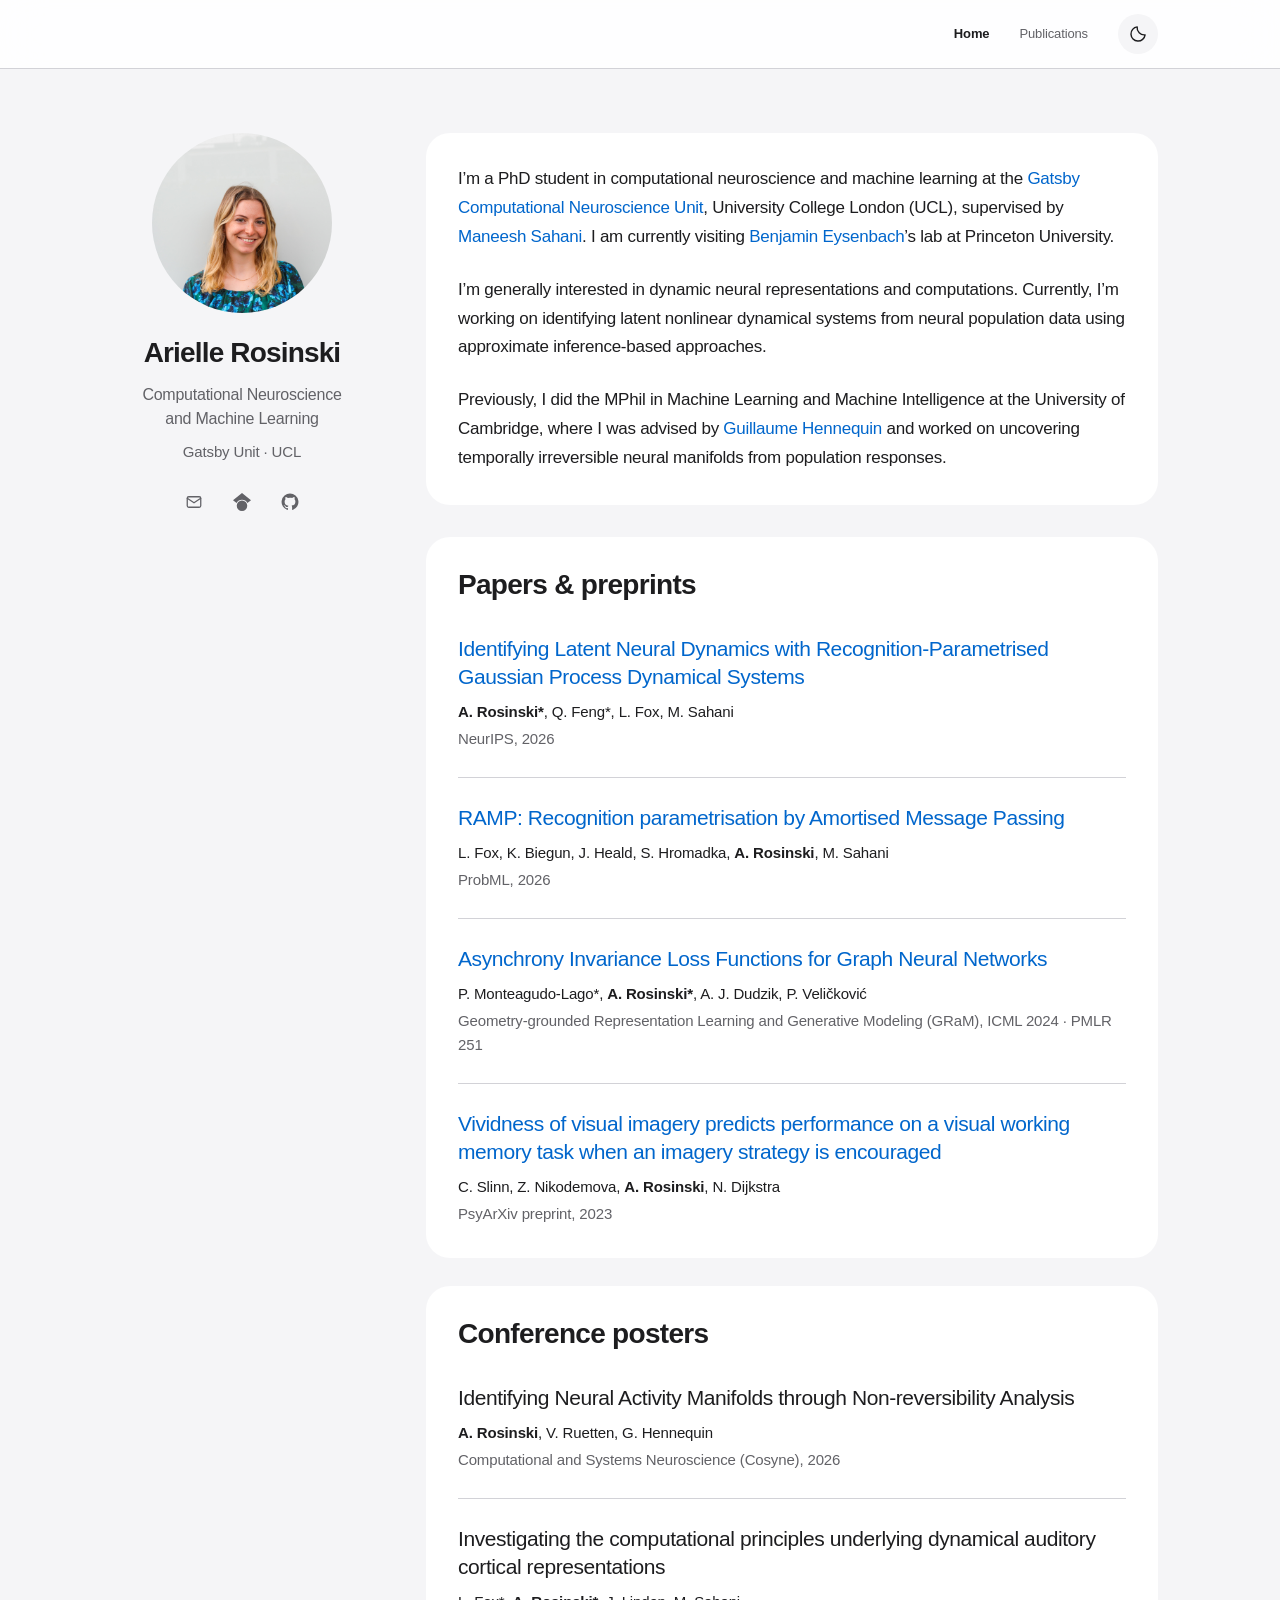
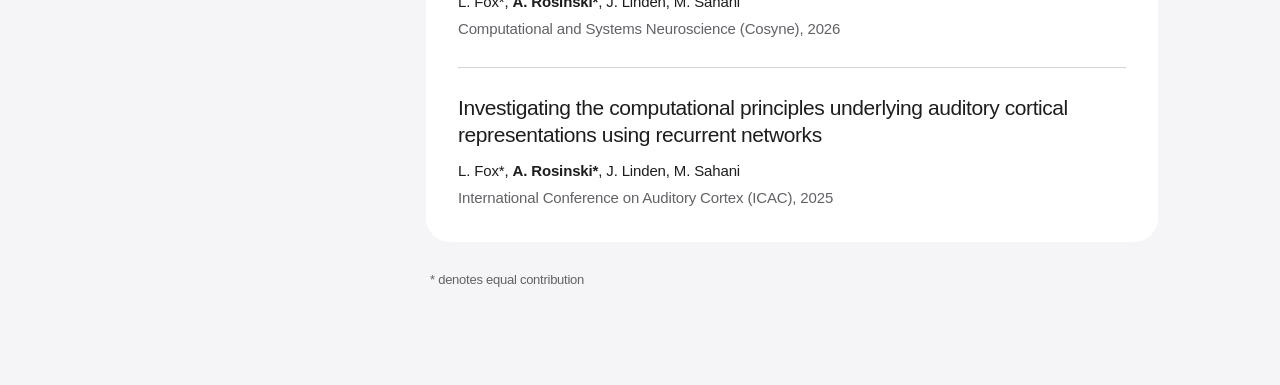
==== commit 565c423b: "Mark equal contribution for NeurIPS first authors" ====
--- a/index.html
+++ b/index.html
@@ -105,7 +105,7 @@
               <li class="publication">
                 <article>
                   <h3><a href="https://arxiv.org/abs/2611.17487" target="_blank" rel="noopener noreferrer">Identifying Latent Neural Dynamics with Recognition-Parametrised Gaussian Process Dynamical Systems</a></h3>
-                  <p class="authors"><strong>A. Rosinski</strong>, Q. Feng, L. Fox, M. Sahani</p>
+                  <p class="authors"><strong>A. Rosinski*</strong>, Q. Feng*, L. Fox, M. Sahani</p>
                   <p class="venue">NeurIPS, 2026</p>
                 </article>
               </li>
